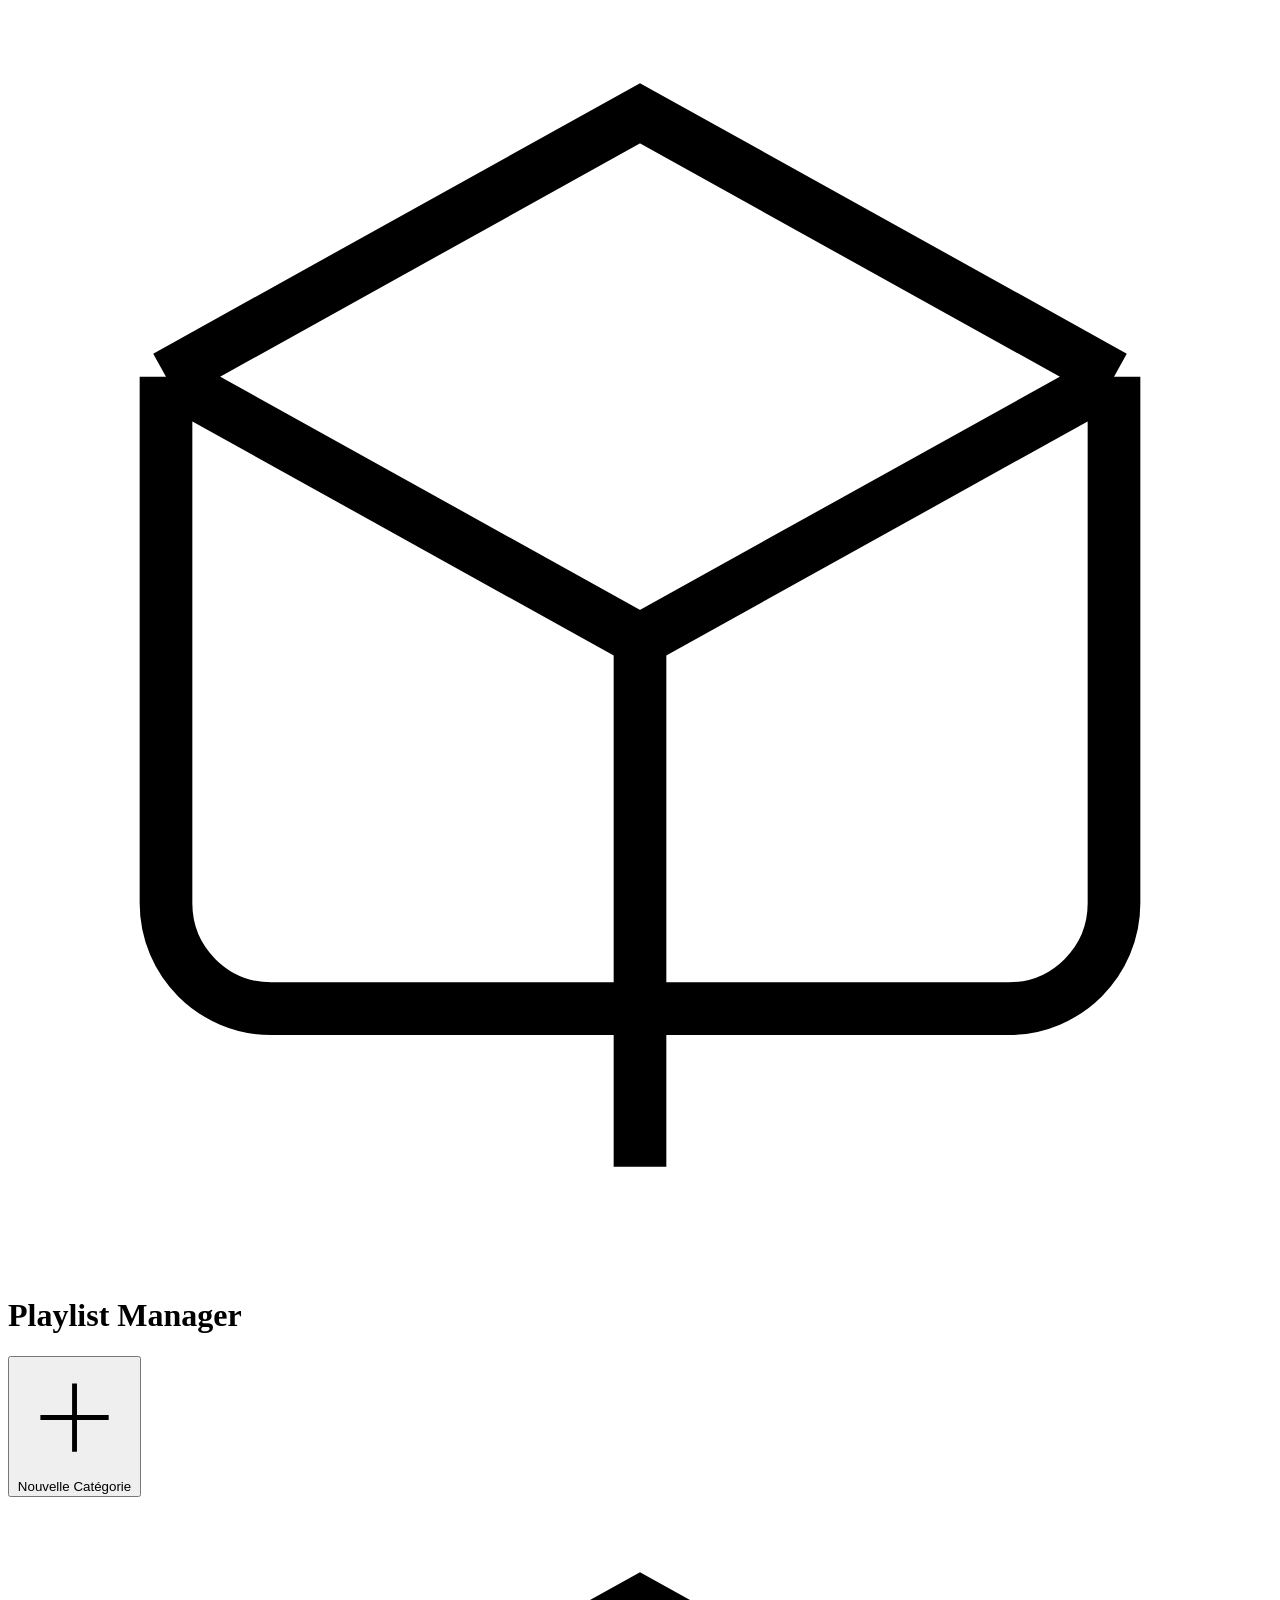
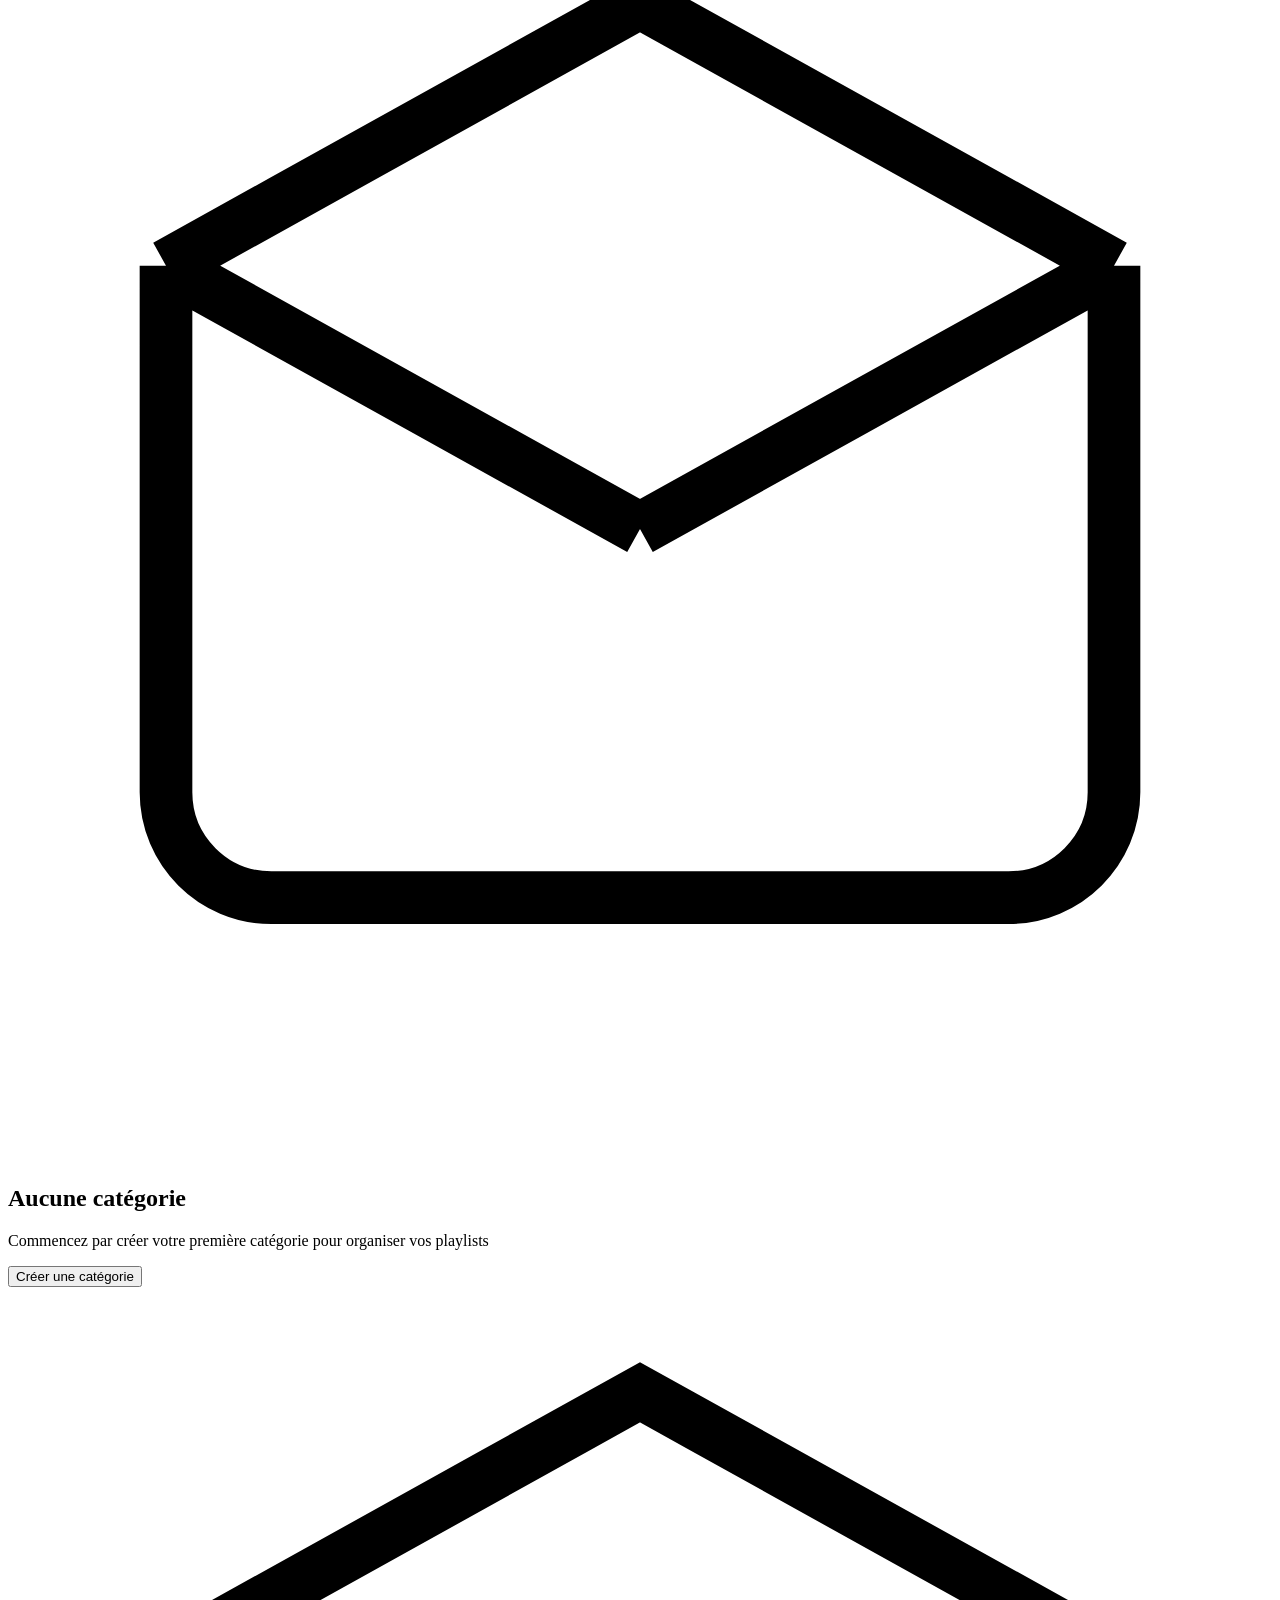
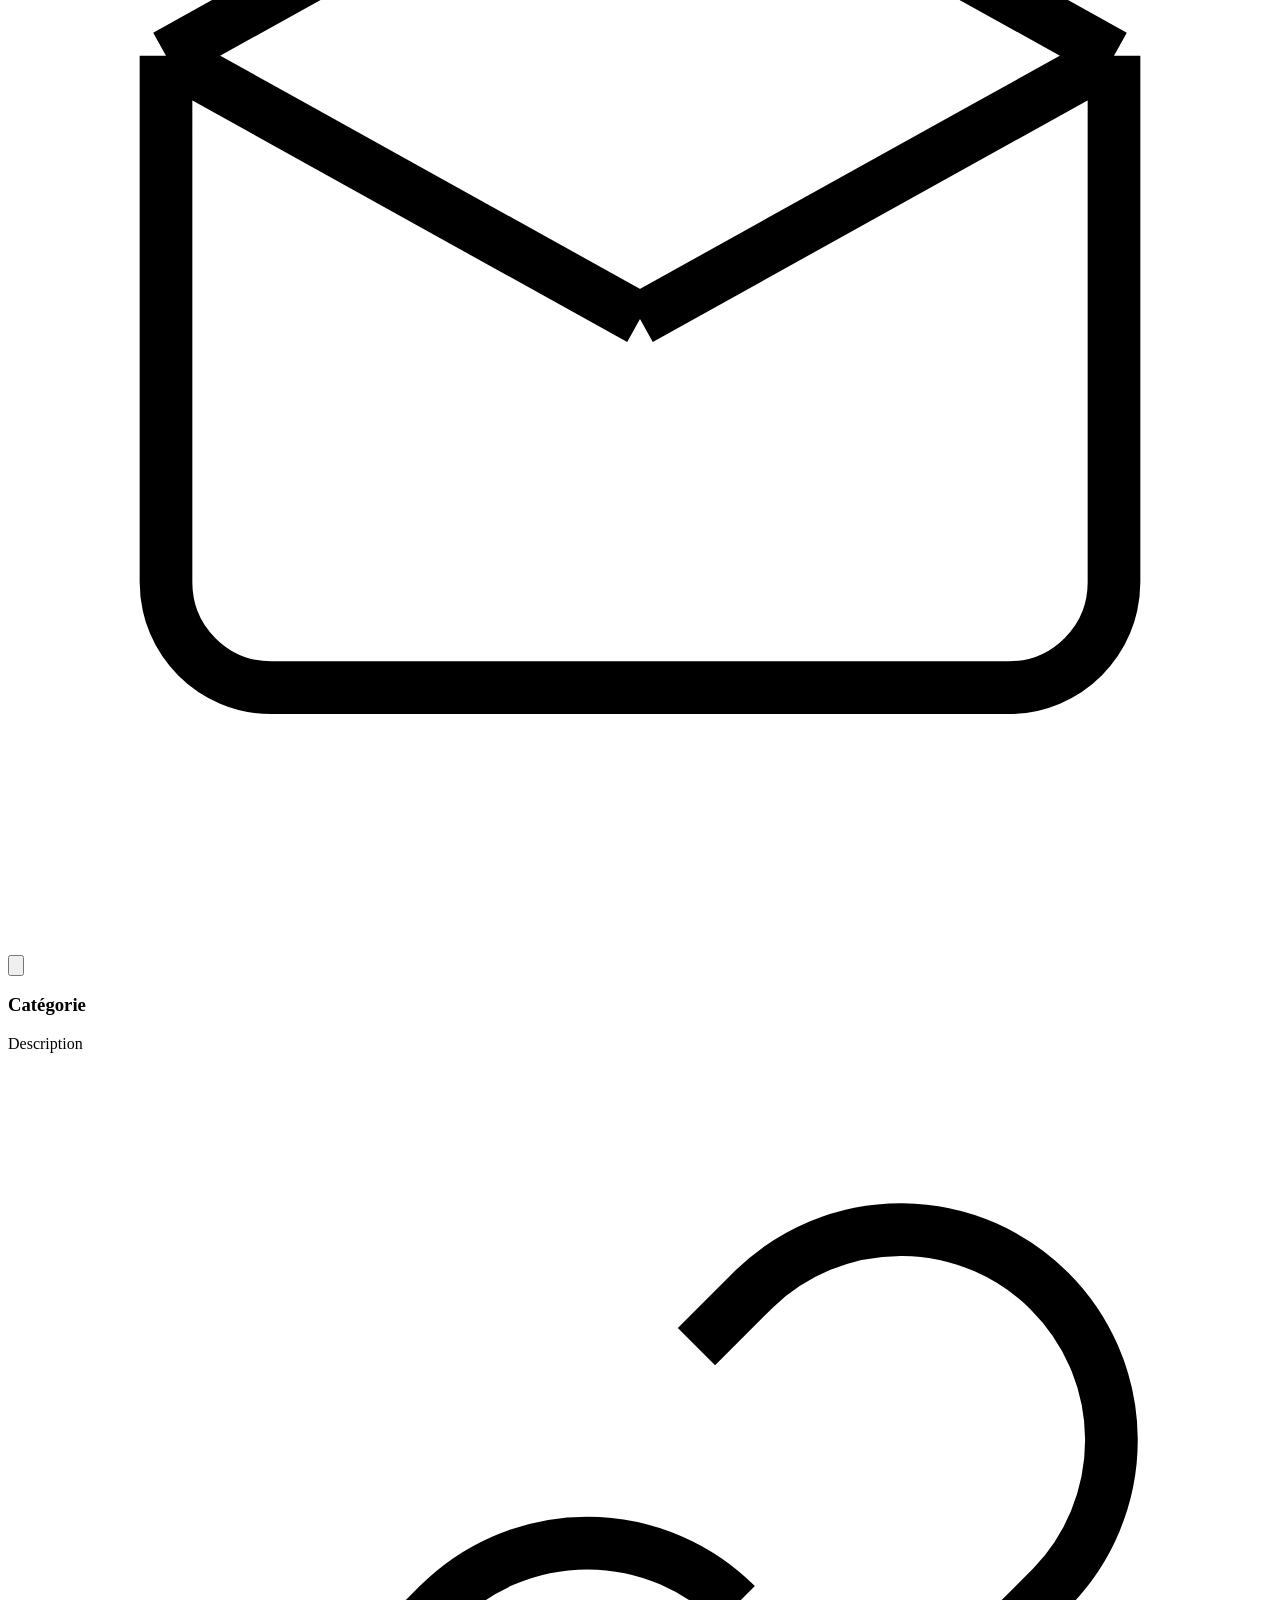
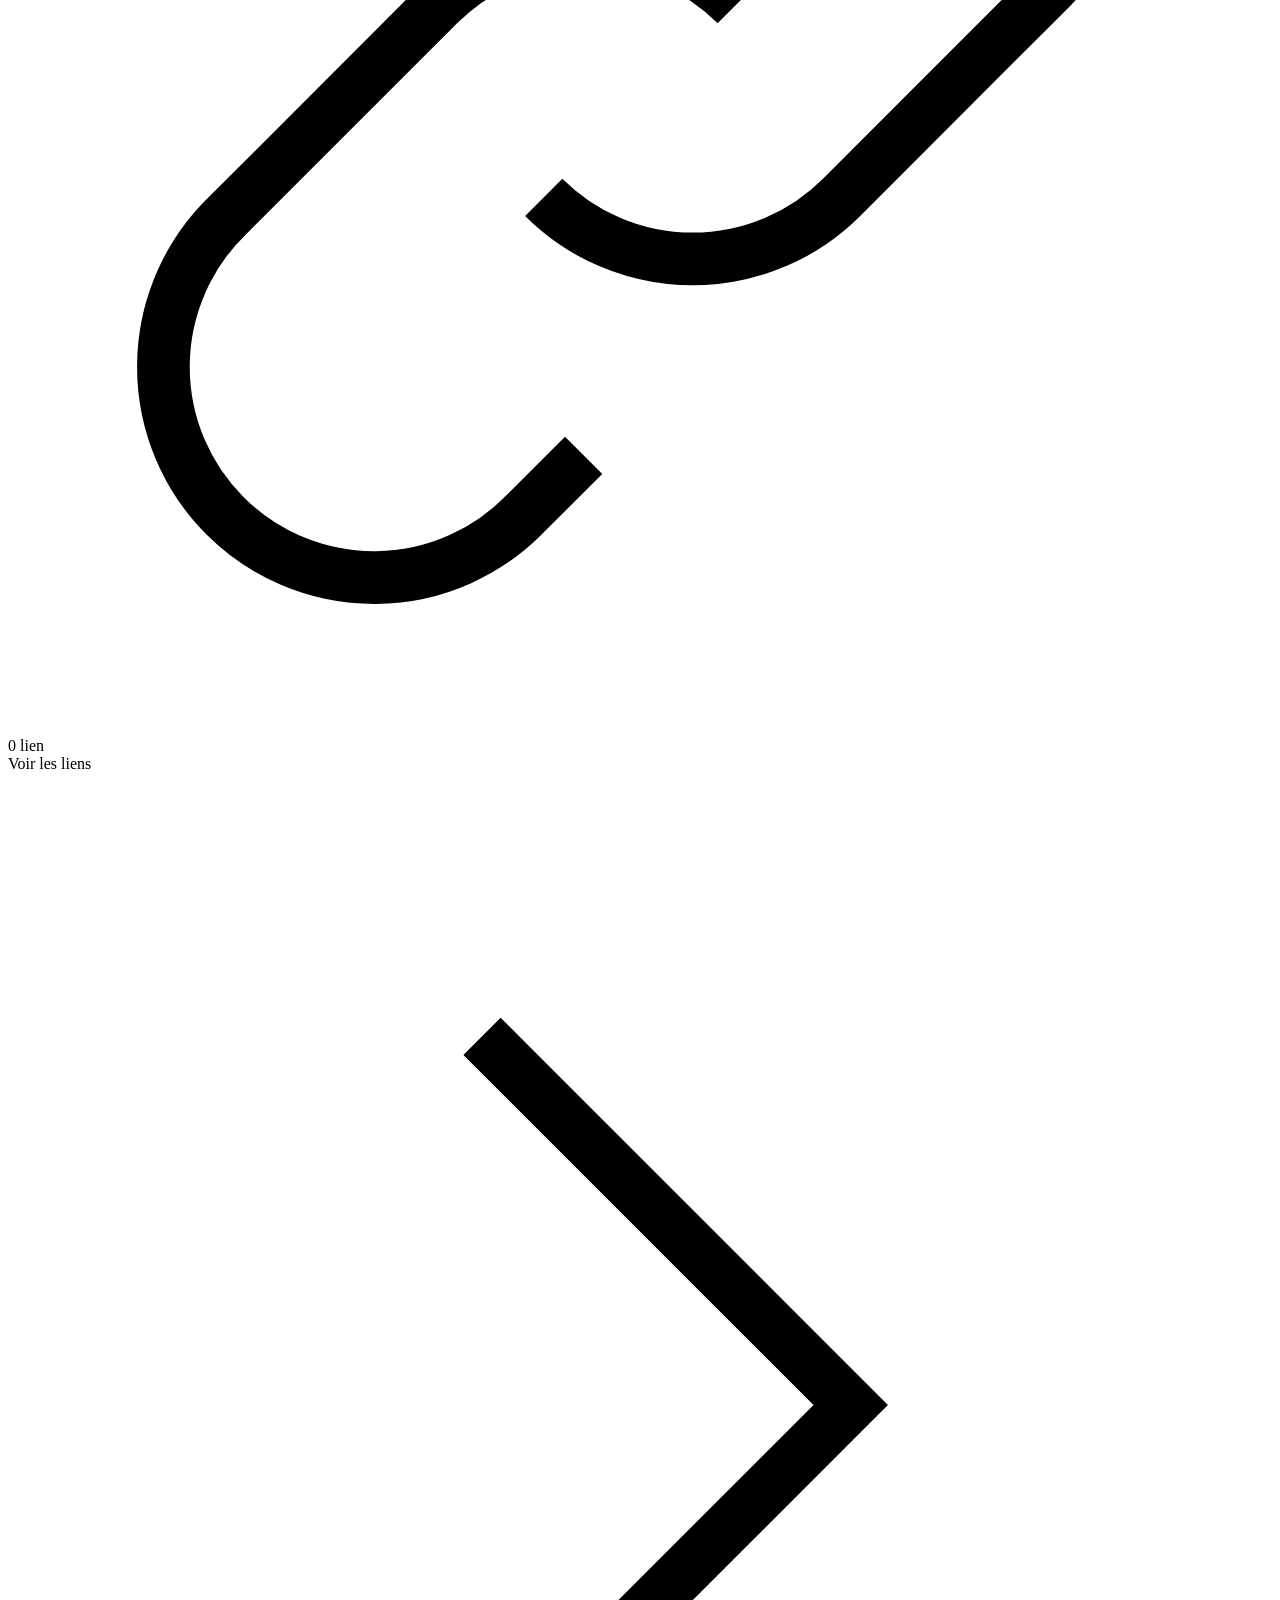
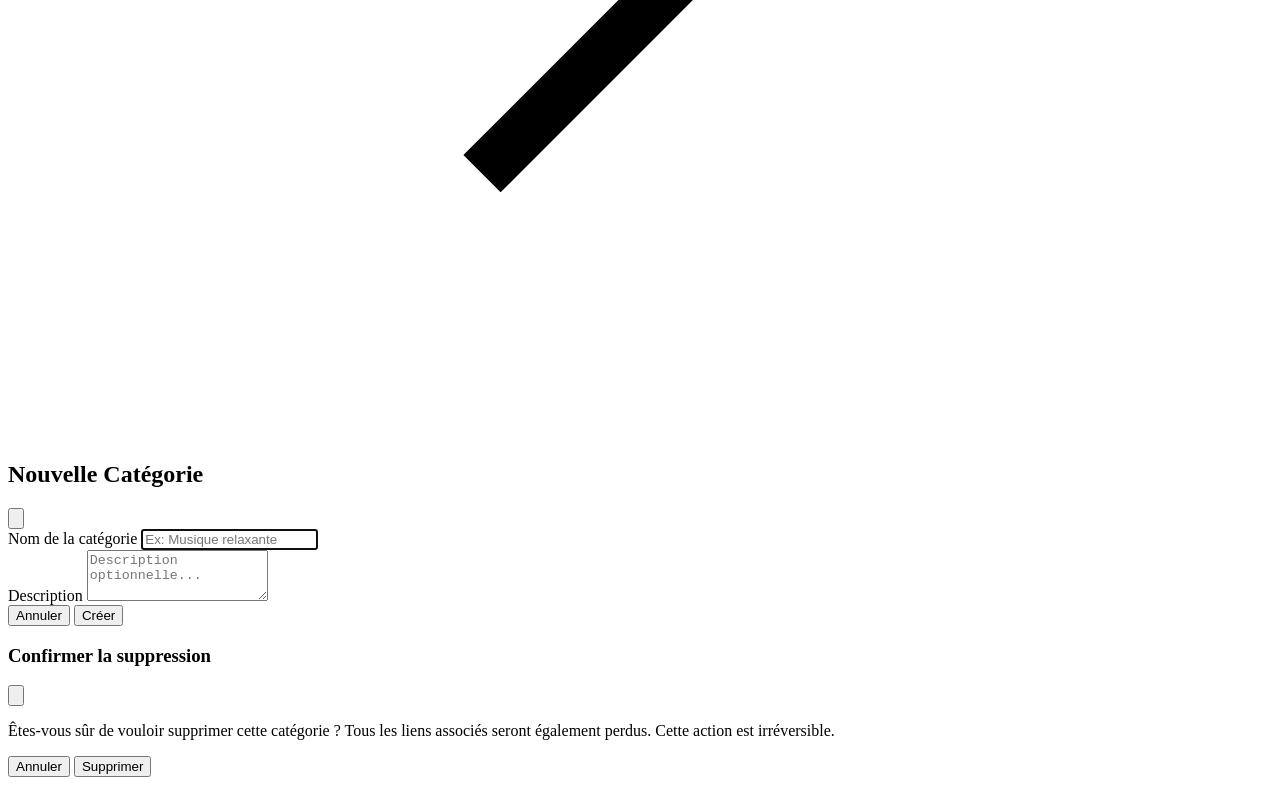
==== src/main/resources/templates/index.html @ a46c37cc "Initial commit" ====
<!DOCTYPE html>
<html xmlns:th="http://www.thymeleaf.org" lang="fr">
<head>
    <meta charset="UTF-8">
    <meta name="viewport" content="width=device-width, initial-scale=1.0">
    <title>Gestionnaire de Playlists</title>
    <link rel="stylesheet" th:href="@{/css/style.css}">
</head>
<body>
<div class="app-container">
    <header class="app-header">
        <div class="header-content">
            <div class="logo">
                <svg class="logo-icon" viewBox="0 0 24 24" fill="none" stroke="currentColor">
                    <path d="M3 7V17C3 18.1046 3.89543 19 5 19H19C20.1046 19 21 18.1046 21 17V7M3 7L12 2L21 7M3 7L12 12M21 7L12 12M12 12V22"/>
                </svg>
                <h1>Playlist Manager</h1>
            </div>
            <button class="btn btn-primary" onclick="toggleModal('addCategoryModal')">
                <svg class="btn-icon" viewBox="0 0 24 24" fill="none" stroke="currentColor">
                    <path d="M12 5v14M5 12h14"/>
                </svg>
                Nouvelle Catégorie
            </button>
        </div>
    </header>

    <main class="main-content">
        <div class="content-wrapper">
            <div th:if="${categories.empty}" class="empty-state">
                <svg class="empty-icon" viewBox="0 0 24 24" fill="none" stroke="currentColor">
                    <path d="M3 7V17C3 18.1046 3.89543 19 5 19H19C20.1046 19 21 18.1046 21 17V7M3 7L12 2L21 7M3 7L12 12M21 7L12 12"/>
                </svg>
                <h2>Aucune catégorie</h2>
                <p>Commencez par créer votre première catégorie pour organiser vos playlists</p>
                <button class="btn btn-primary" onclick="toggleModal('addCategoryModal')">Créer une catégorie</button>
            </div>

            <div th:unless="${categories.empty}" class="categories-grid">
                <article class="category-card" th:each="cat, stat : ${categories}" th:if="${cat != null}">

                    <a th:href="@{/category/{id}(id=${cat.id})}" class="card-link-overlay"></a>

                    <div class="card-header">
                        <div class="card-icon" th:classappend="'icon-' + ${stat.index % 6}">
                            <svg viewBox="0 0 24 24" fill="none" stroke="currentColor">
                                <path d="M3 7V17C3 18.1046 3.89543 19 5 19H19C20.1046 19 21 18.1046 21 17V7M3 7L12 2L21 7M3 7L12 12M21 7L12 12"/>
                            </svg>
                        </div>

                        <div class="card-actions">
                            <button class="btn-icon-only"
                                    th:onclick="|toggleModal('deleteCategoryModal'); document.getElementById('deleteCategoryId').value=${cat.id};|"
                                    aria-label="Supprimer la catégorie">
                                <svg viewBox="0 0 24 24" fill="none" stroke="currentColor">
                                    <path d="M19 7l-.867 12.142A2 2 0 0116.138 21H7.862a2 2 0 01-1.995-1.858L5 7m5 4v6m4-6v6m1-10V4a1 1 0 00-1-1h-4a1 1 0 00-1 1v3M4 7h16"/>
                                </svg>
                            </button>
                        </div>
                    </div>

                    <div class="card-body">
                        <h3 th:text="${cat.name}">Catégorie</h3>
                        <p class="card-description" th:text="${cat.description} ?: 'Aucune description'">Description</p>
                        <div class="card-stats">
                        <span class="stat-badge">
                            <svg viewBox="0 0 24 24" fill="none" stroke="currentColor">
                                <path d="M13.828 10.172a4 4 0 00-5.656 0l-4 4a4 4 0 105.656 5.656l1.102-1.101m-.758-4.899a4 4 0 005.656 0l4-4a4 4 0 00-5.656-5.656l-1.1 1.1"/>
                            </svg>
                            <span th:text="${cat.linksCount}">0</span>
                            <span th:text="${cat.linksCount > 1} ? 'liens' : 'lien'">lien</span>
                        </span>
                        </div>
                    </div>

                    <div class="card-footer">
                        <a th:href="@{/category/{id}(id=${cat.id})}" class="btn btn-secondary btn-full">
                            Voir les liens
                            <svg class="btn-icon-right" viewBox="0 0 24 24" fill="none" stroke="currentColor">
                                <path d="M9 5l7 7-7 7"/>
                            </svg>
                        </a>
                    </div>

                </article>
            </div>
        </div>
    </main>

    <div id="addCategoryModal" class="modal">
        <div class="modal-overlay" onclick="toggleModal('addCategoryModal')"></div>
        <div class="modal-content">
            <div class="modal-header">
                <h2>Nouvelle Catégorie</h2>
                <button class="btn-icon-only" onclick="toggleModal('addCategoryModal')" aria-label="Fermer la modale">
                    <svg viewBox="0 0 24 24" fill="none" stroke="currentColor">
                        <path d="M6 18L18 6M6 6l12 12"/>
                    </svg>
                </button>
            </div>
            <form th:action="@{/category/add}" method="post" class="modal-form">
                <div class="form-group">
                    <label for="categoryName">Nom de la catégorie</label>
                    <input type="text" id="categoryName" name="name" class="form-input" placeholder="Ex: Musique relaxante" required autofocus>
                </div>
                <div class="form-group">
                    <label for="categoryDescription">Description</label>
                    <textarea id="categoryDescription" name="description" class="form-textarea" placeholder="Description optionnelle..." rows="3"></textarea>
                </div>
                <div class="modal-actions">
                    <button type="button" class="btn btn-secondary" onclick="toggleModal('addCategoryModal')">Annuler</button>
                    <button type="submit" class="btn btn-primary">Créer</button>
                </div>
            </form>
        </div>
    </div>

    <div id="deleteCategoryModal" class="modal">
        <div class="modal-overlay" onclick="toggleModal('deleteCategoryModal')"></div>
        <div class="modal-content modal-sm">
            <div class="modal-header">
                <h3>Confirmer la suppression</h3>
                <button class="modal-close" onclick="toggleModal('deleteCategoryModal')">
                    <svg viewBox="0 0 24 24" fill="none" stroke="currentColor">
                        <path d="M18 6L6 18M6 6l12 12"/>
                    </svg>
                </button>
            </div>

            <div class="modal-body">
                <p>Êtes-vous sûr de vouloir supprimer cette catégorie ? Tous les liens associés seront également perdus. Cette action est irréversible.</p>
            </div>

            <form id="deleteCategoryForm" method="post" th:action="@{/category/{id}/delete(id='TEMP')}" class="modal-form">

                <input type="hidden" id="deleteCategoryId" name="id" value="">

                <div class="modal-actions">
                    <button type="button" class="btn btn-secondary" onclick="toggleModal('deleteCategoryModal')">Annuler</button>

                    <button type="submit" class="btn btn-danger"
                            onclick="document.getElementById('deleteCategoryForm').action = '/category/' + document.getElementById('deleteCategoryId').value + '/delete';">
                        Supprimer
                    </button>
                </div>
            </form>
        </div>
    </div>
</div>

<script th:src="@{/js/main.js}"></script>
</body>
</html>
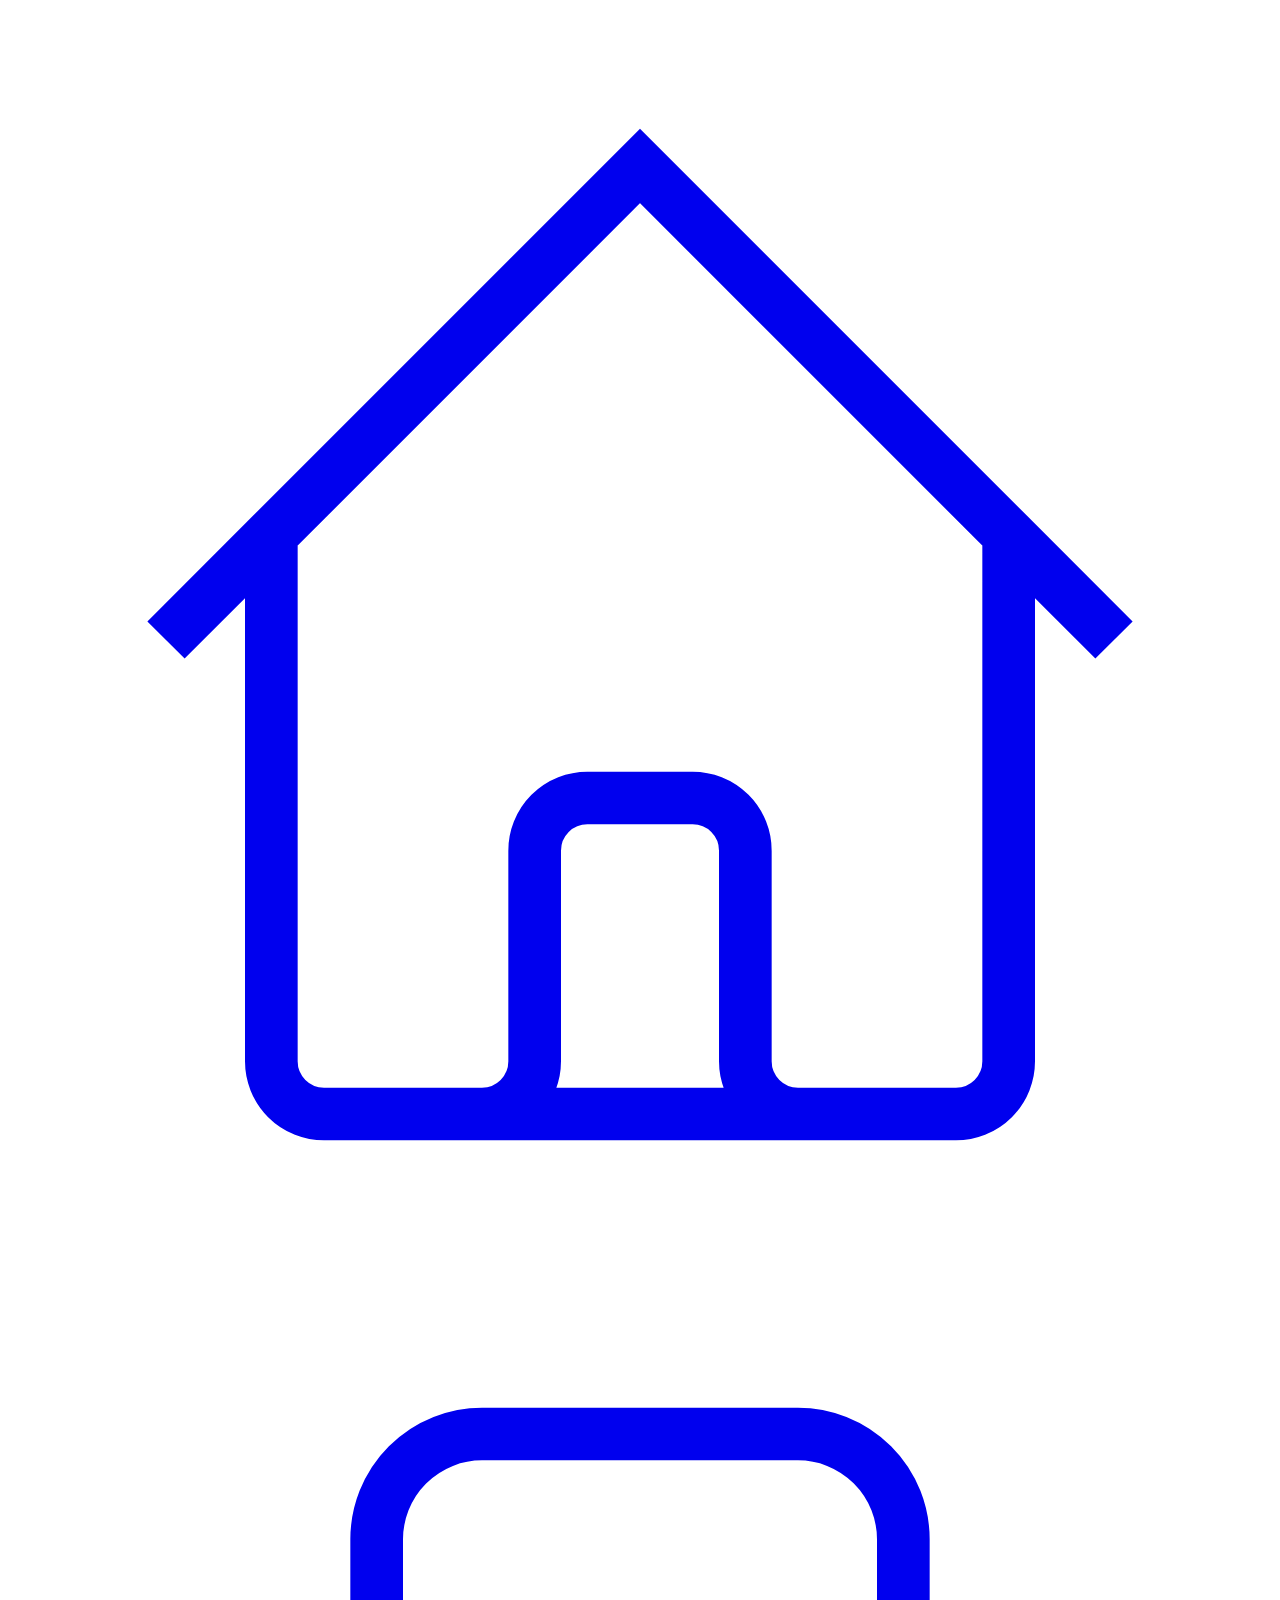
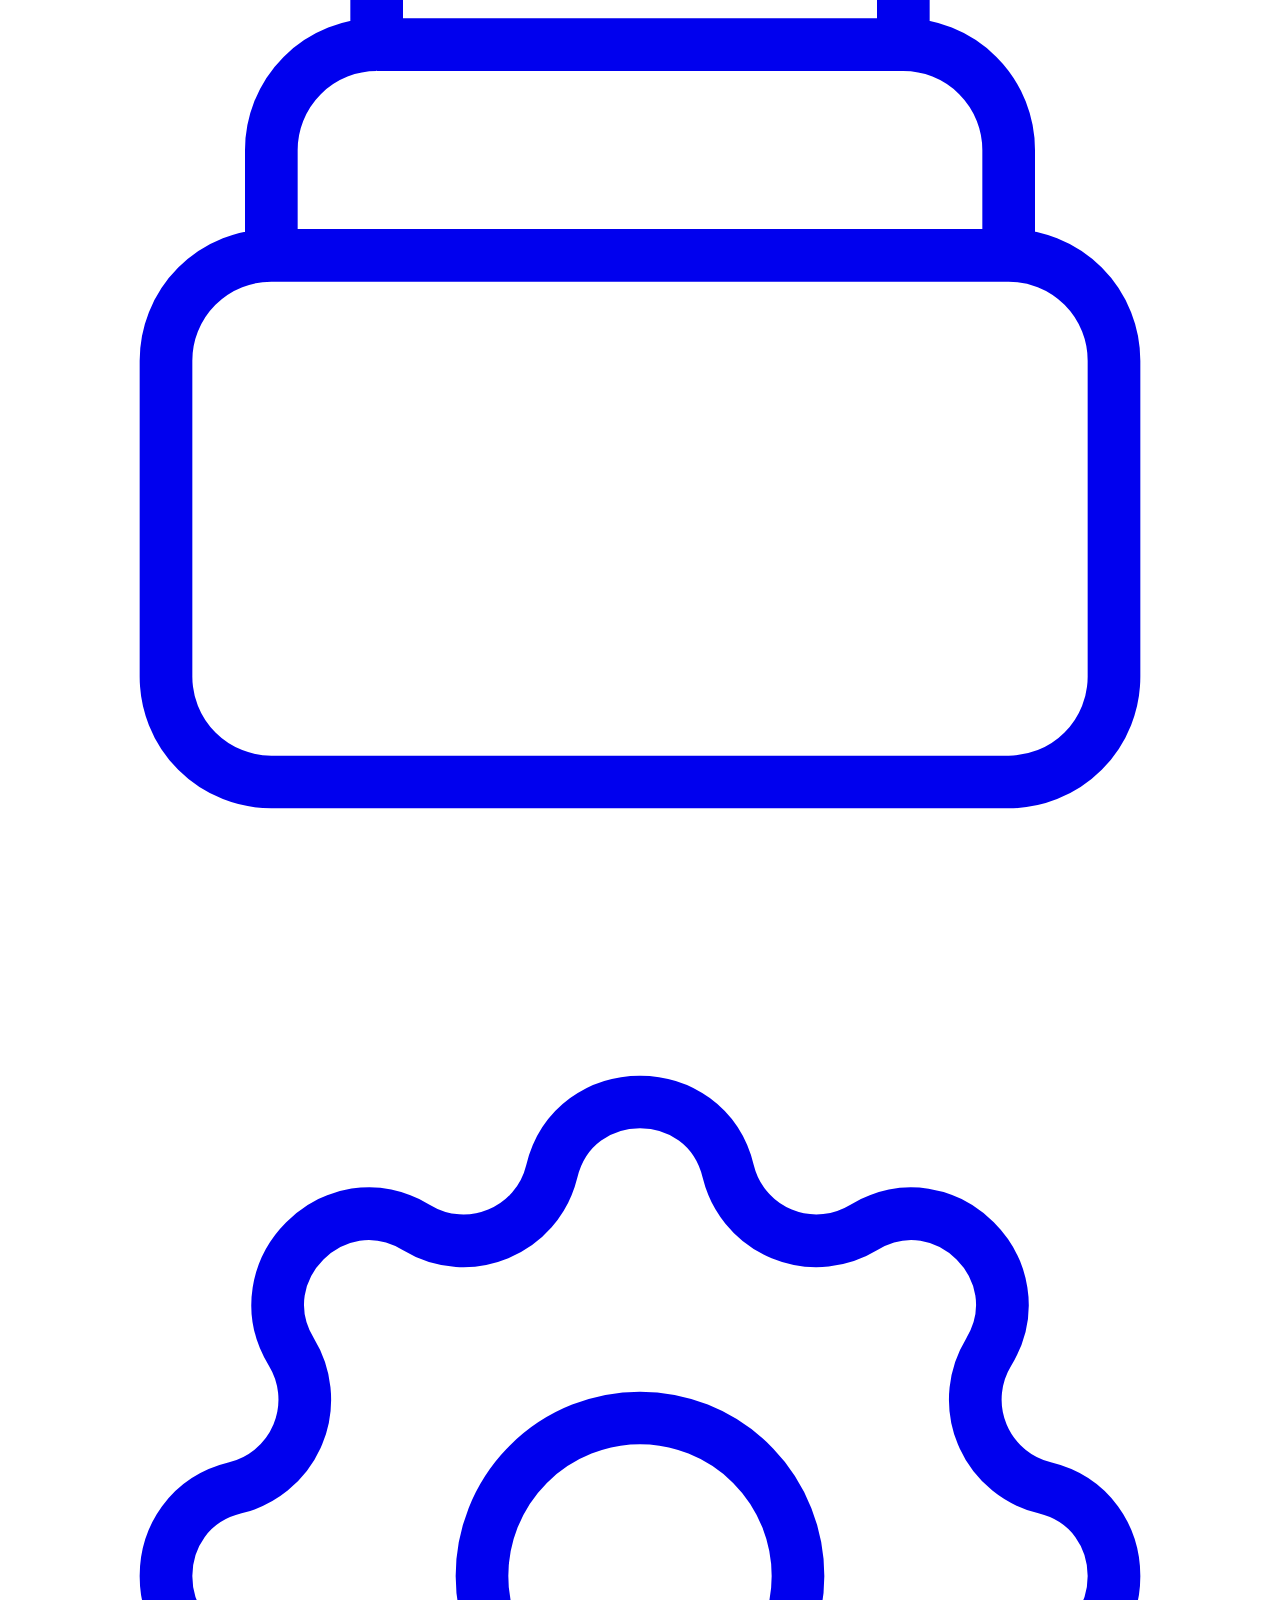
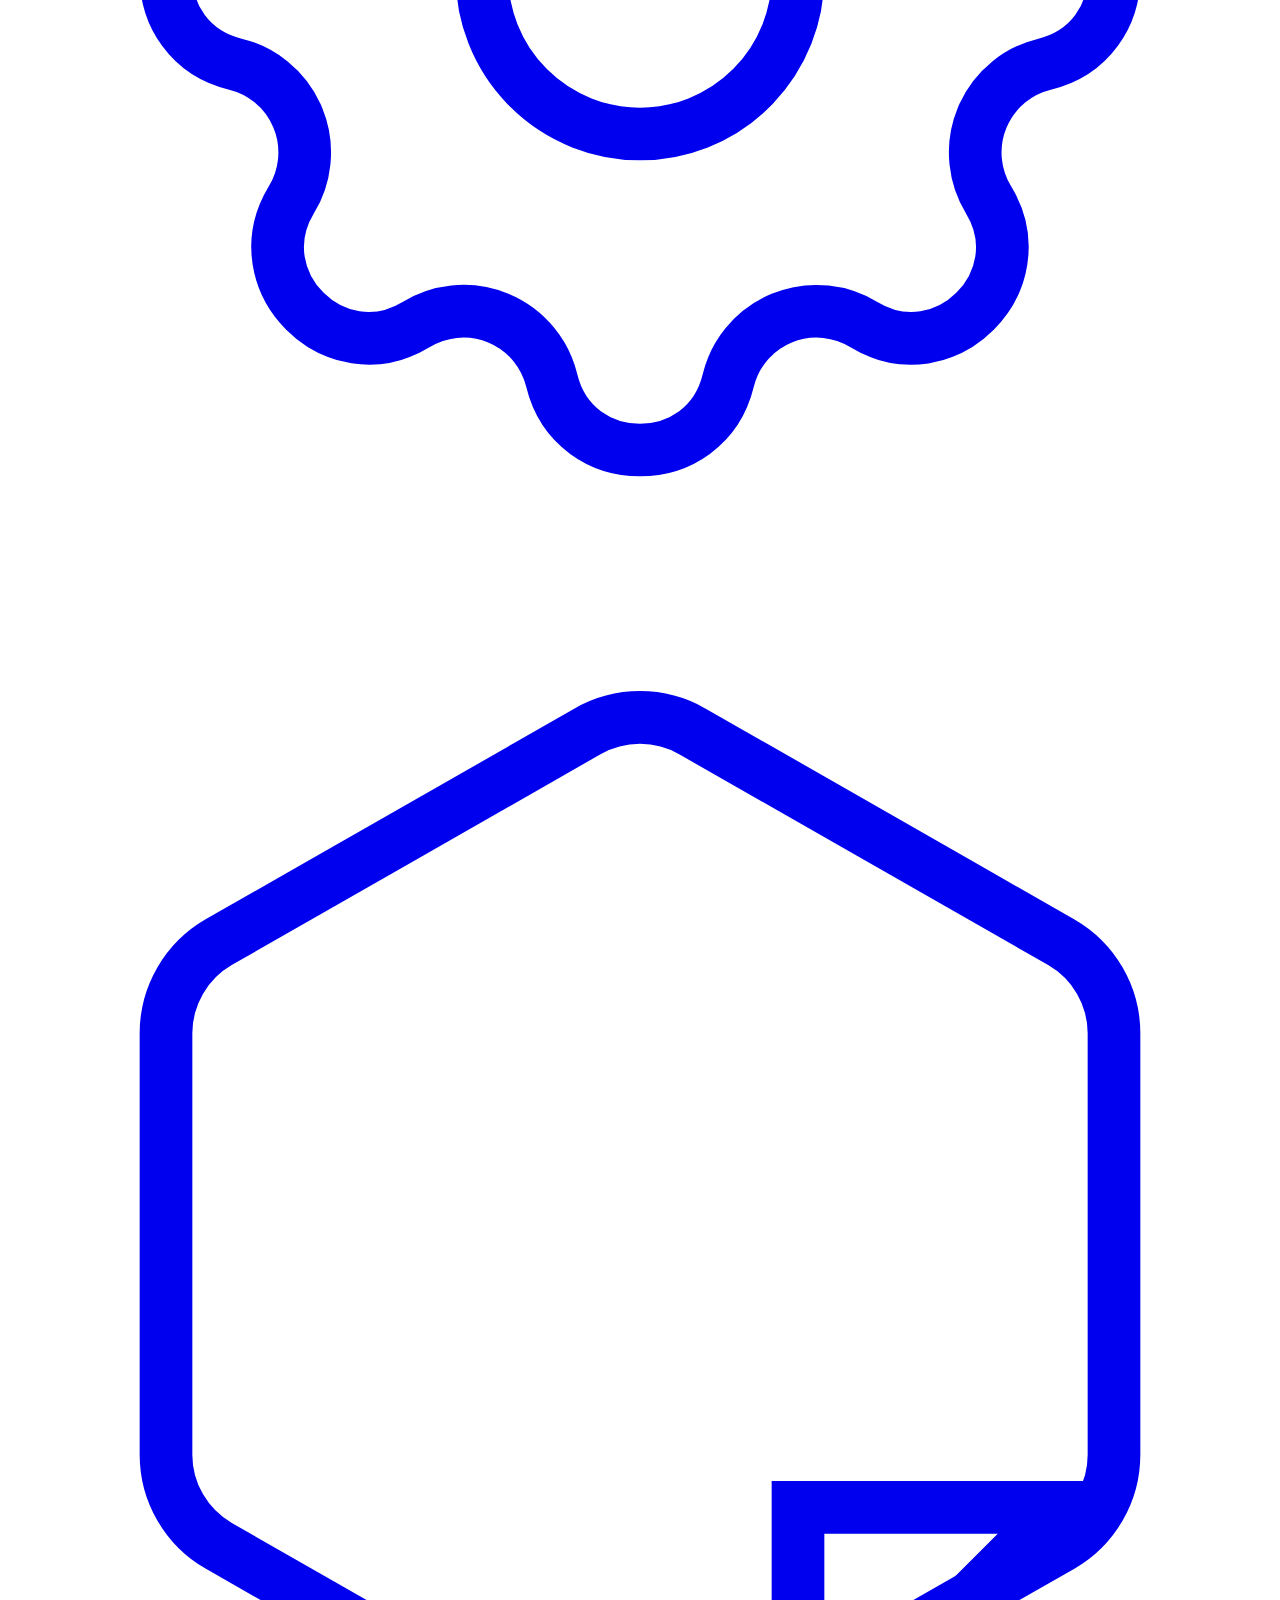
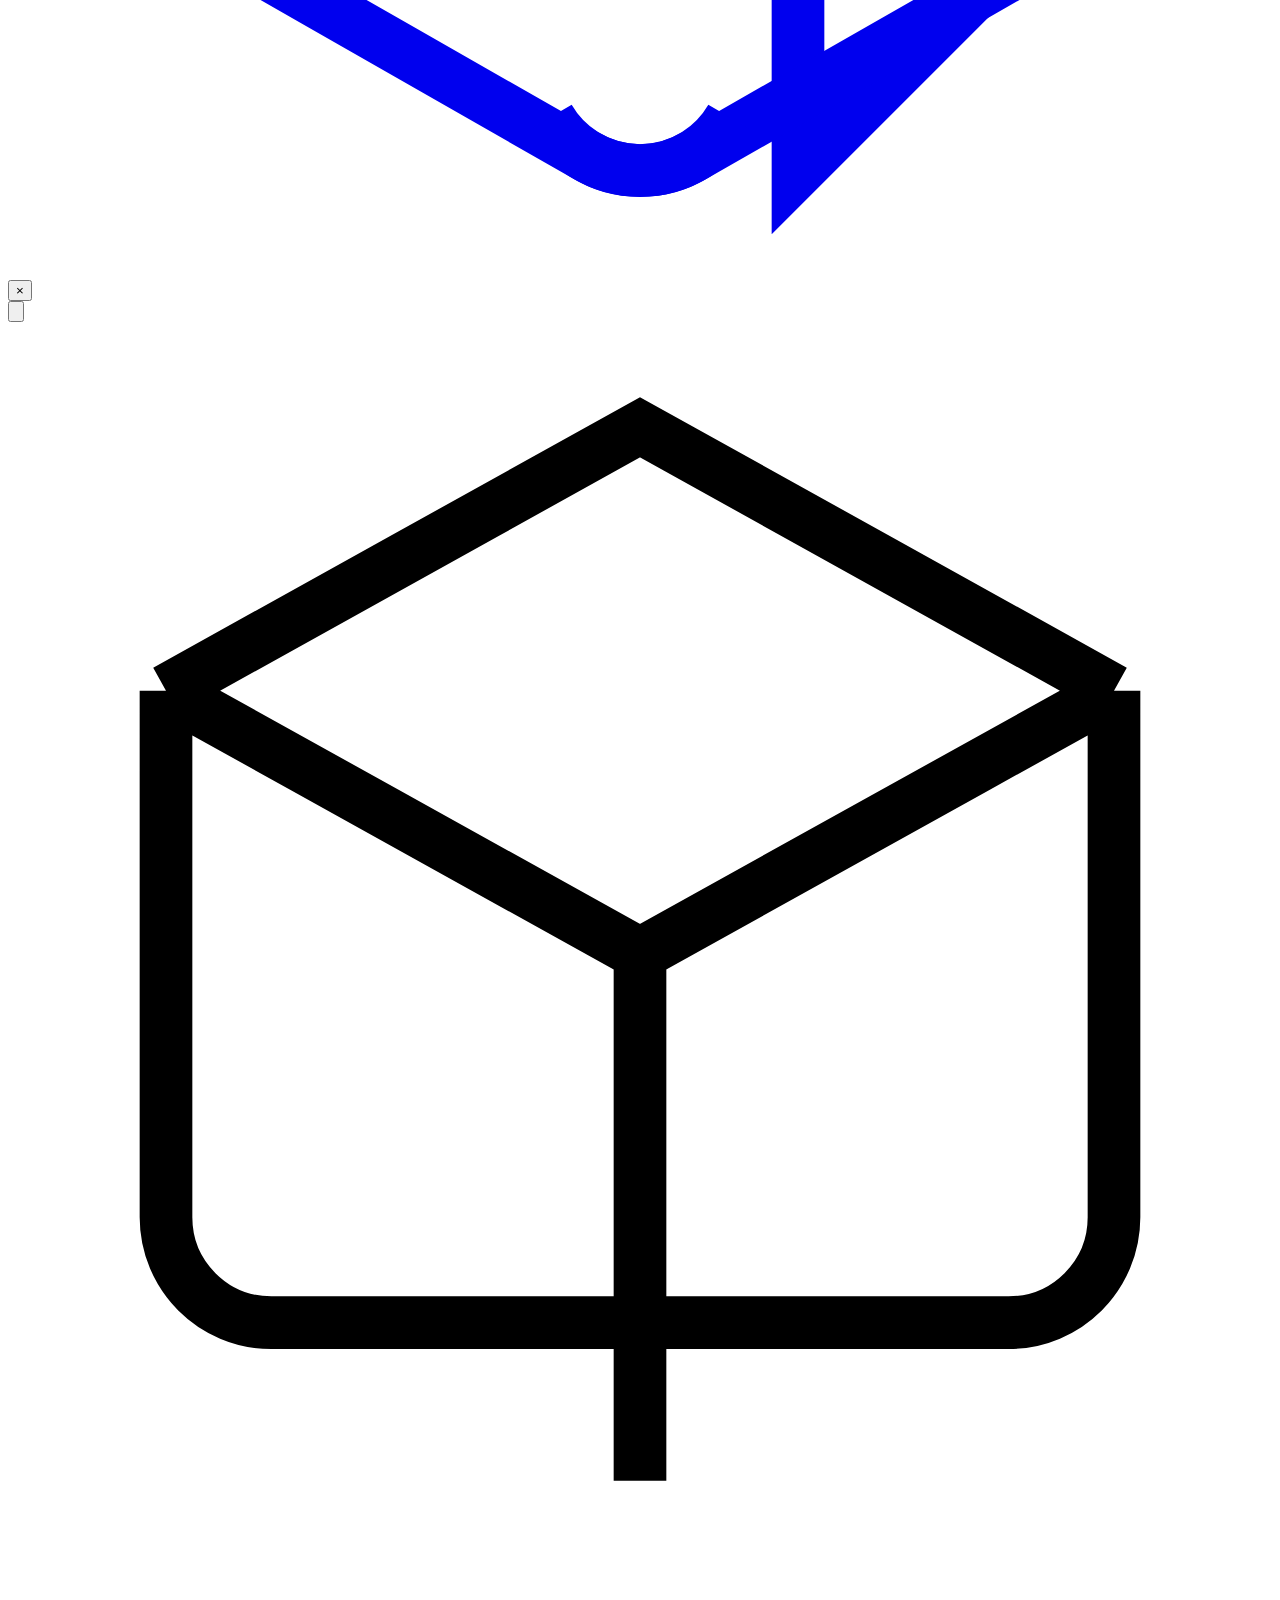
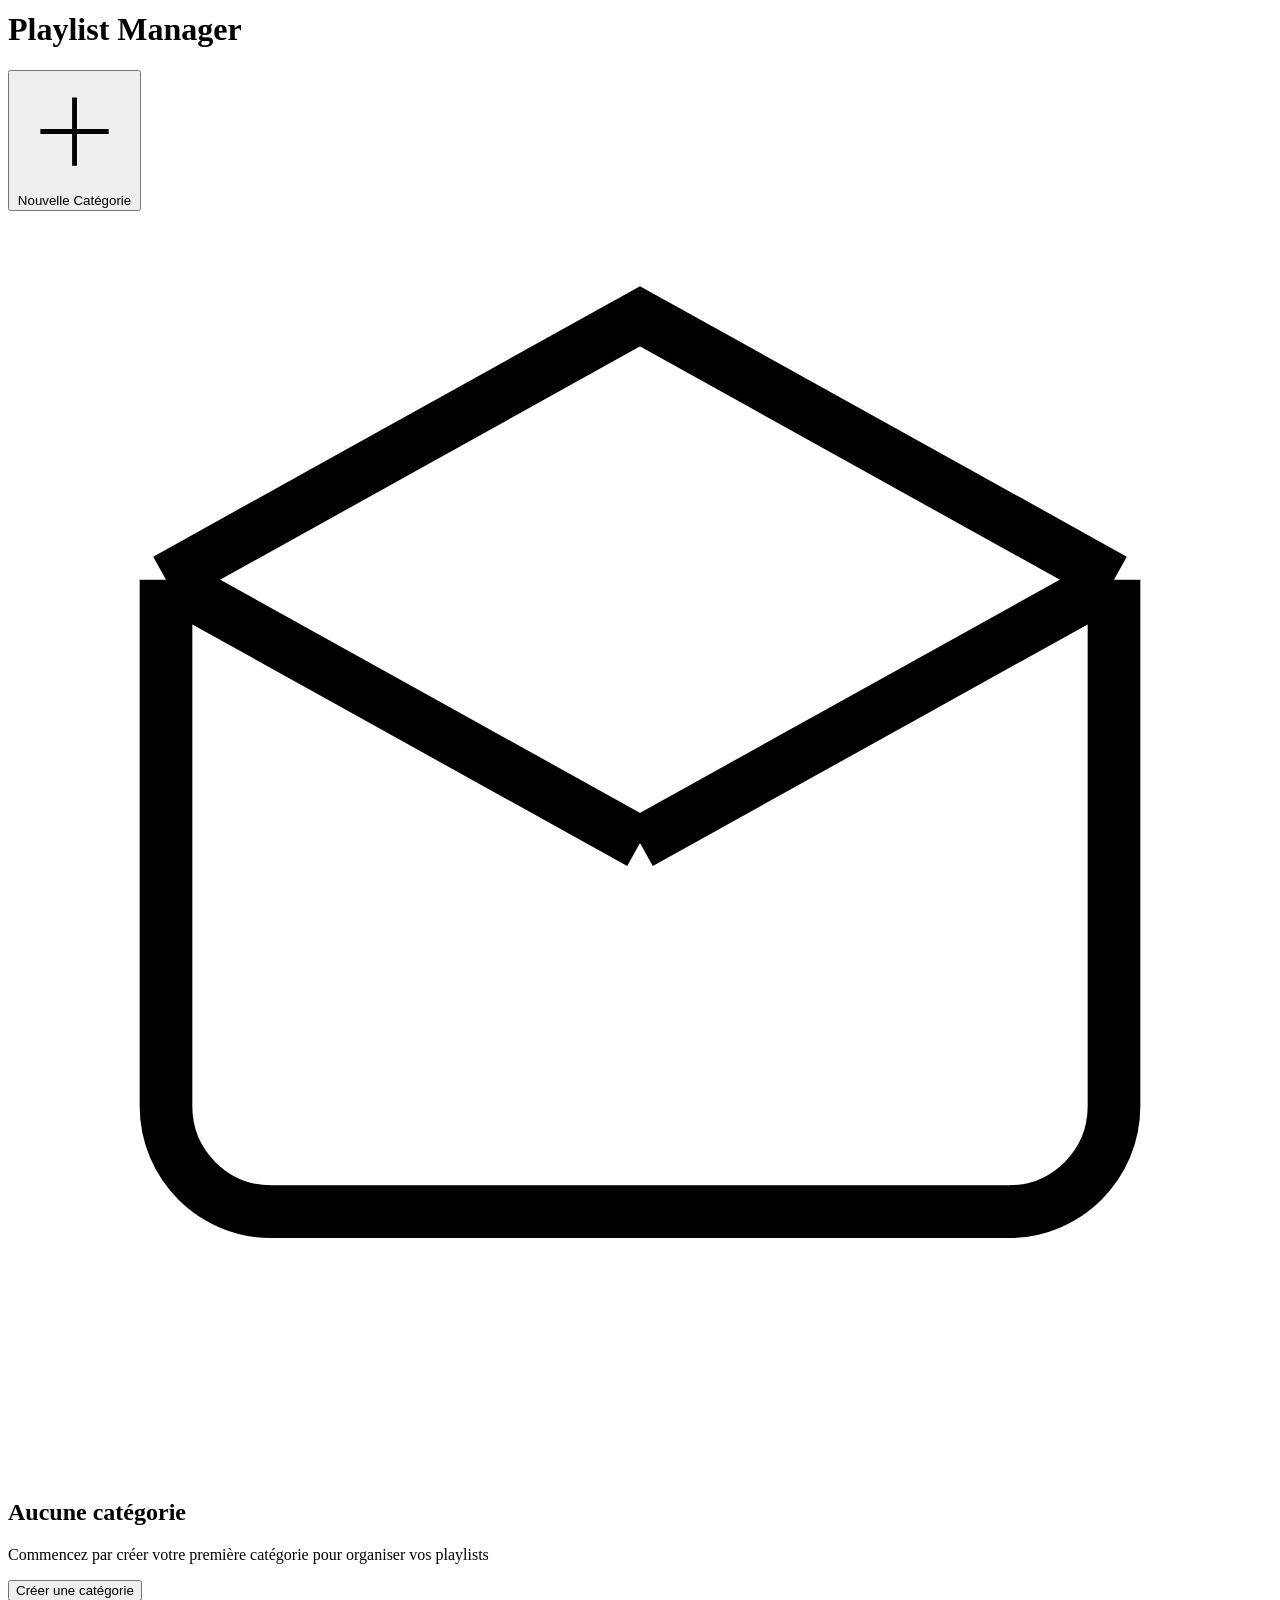
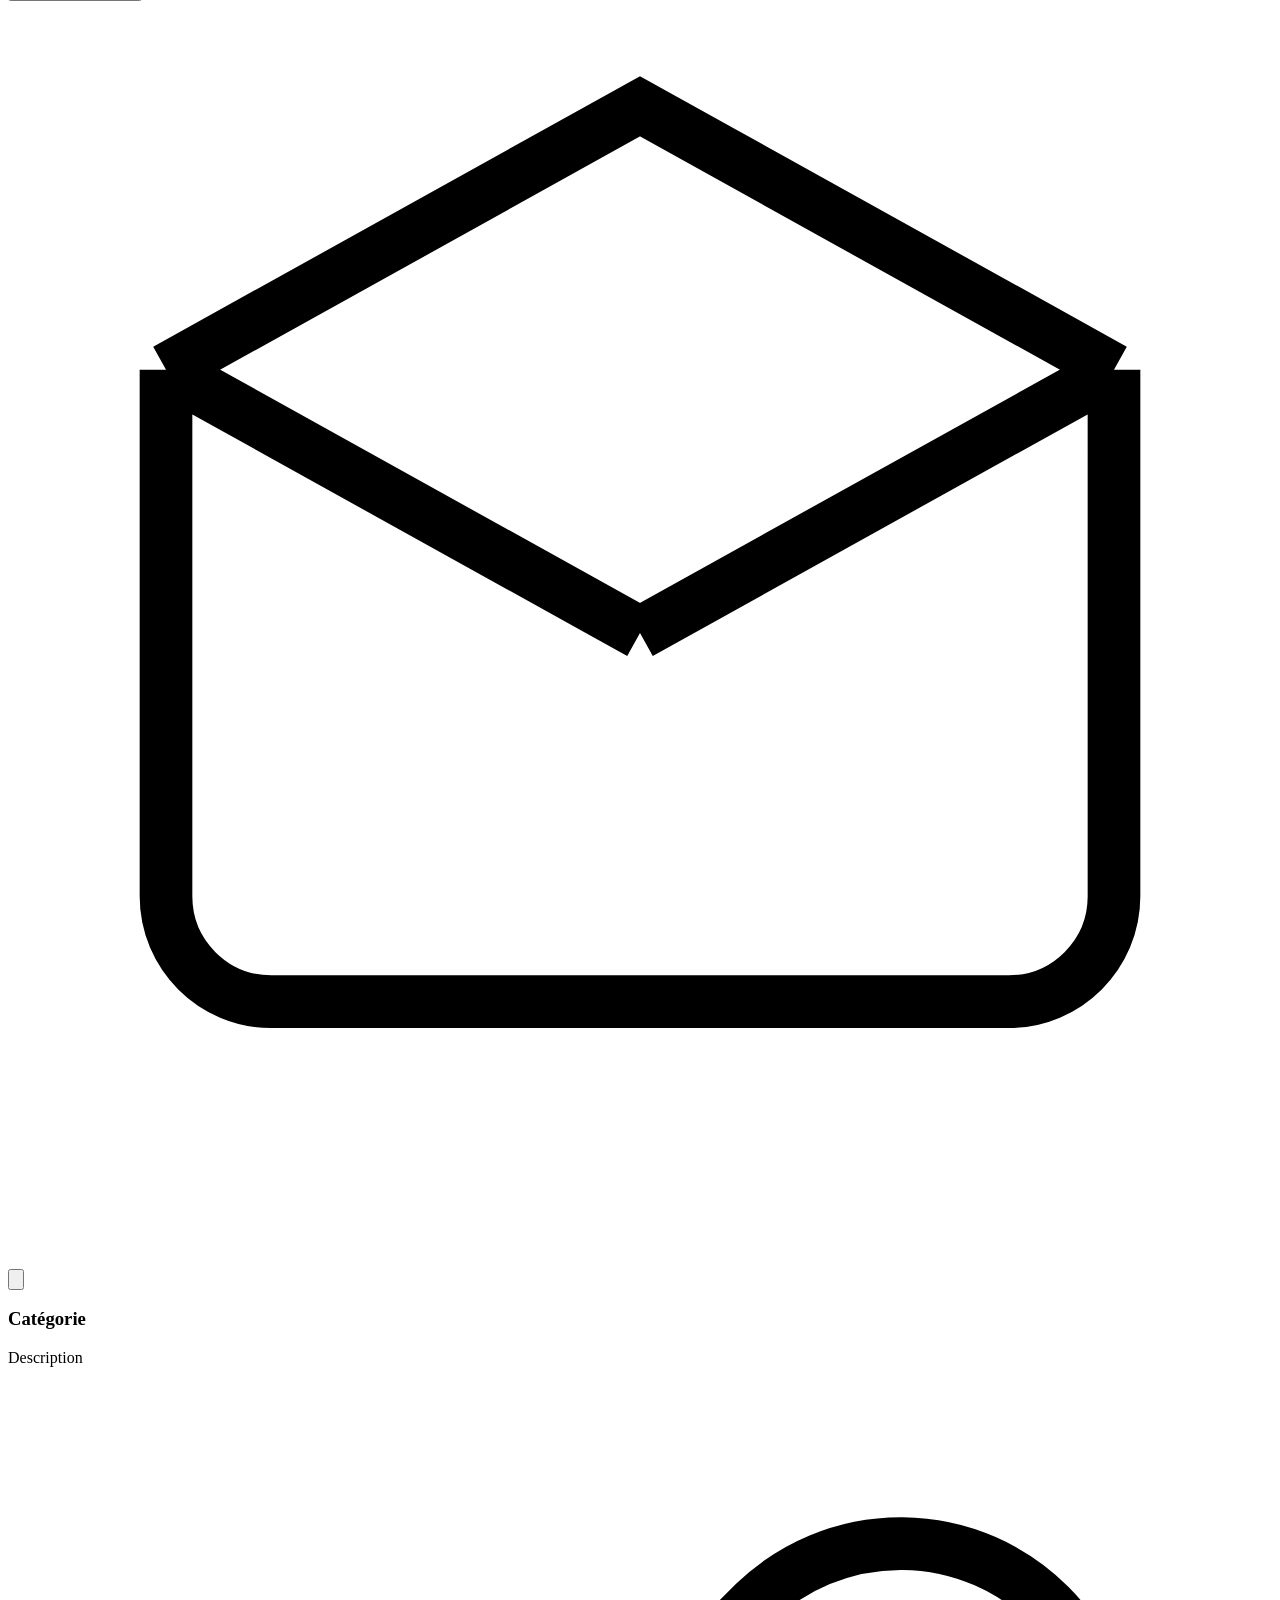
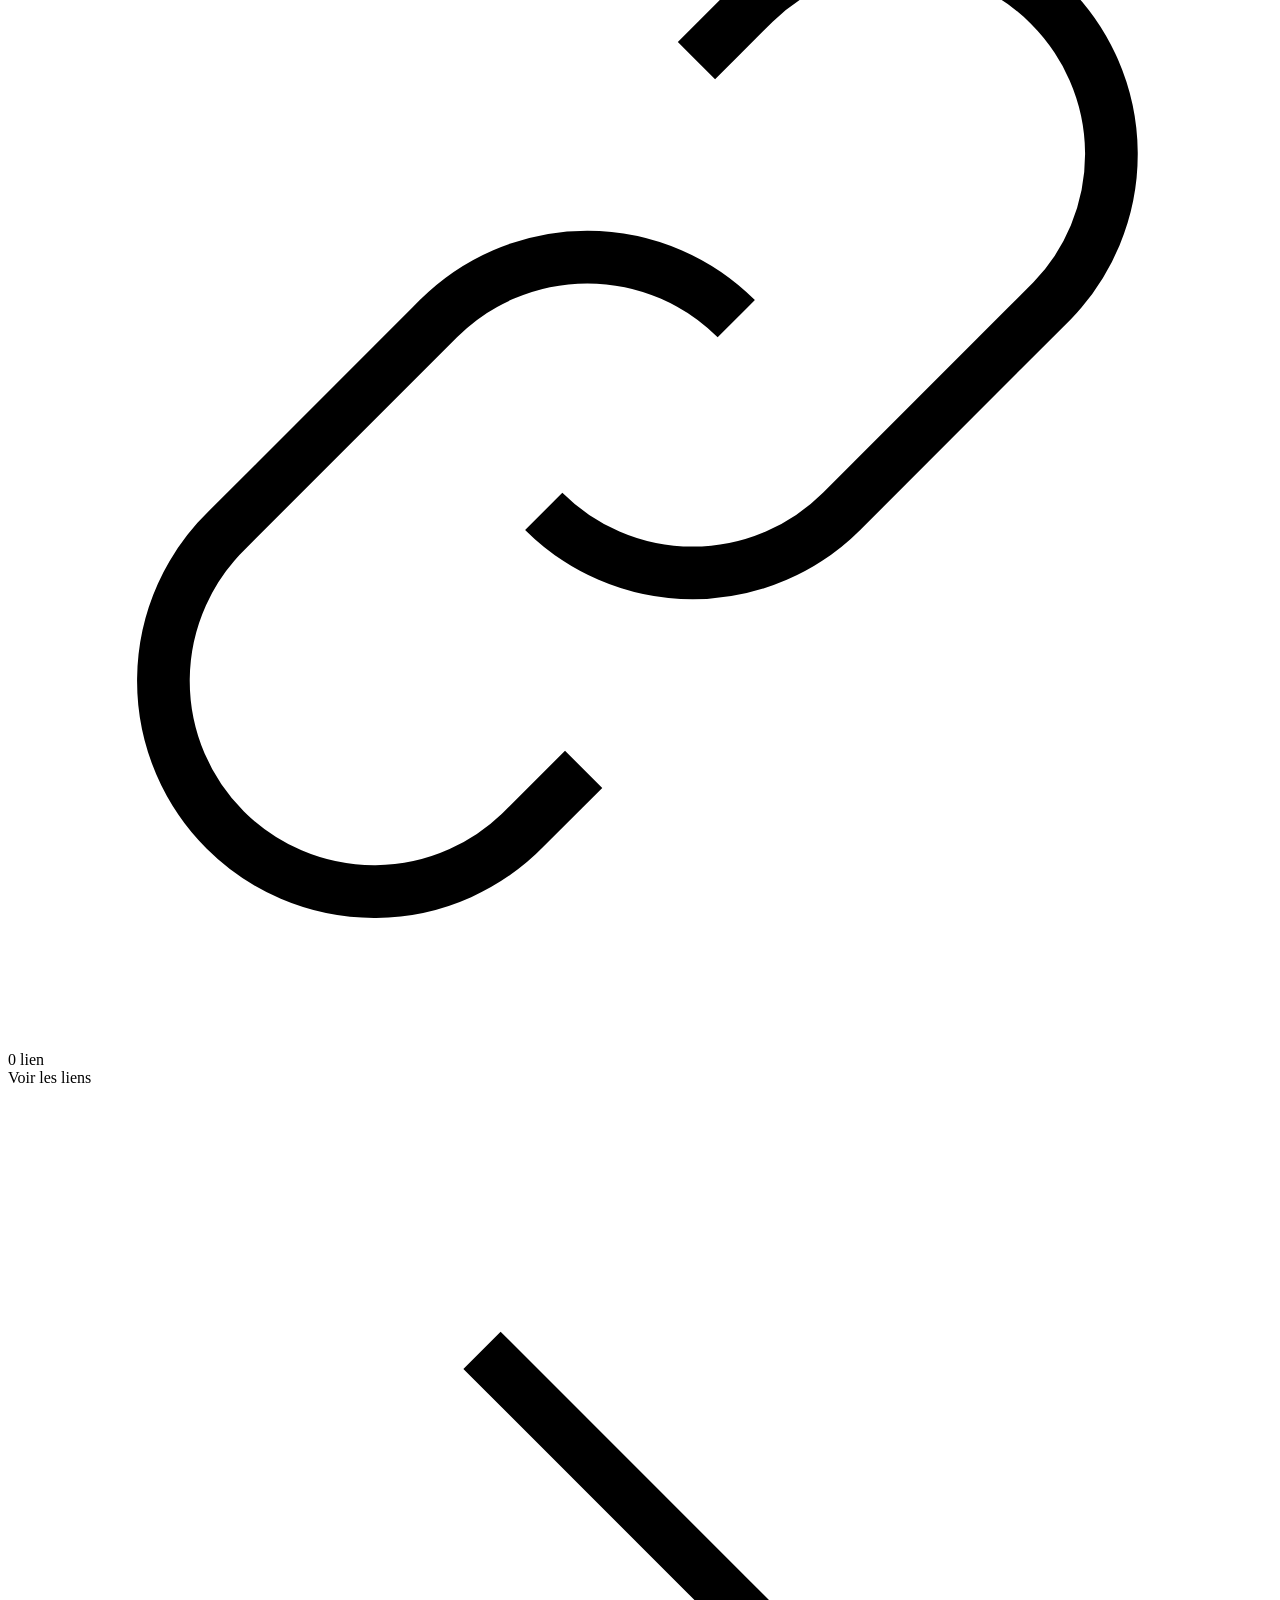
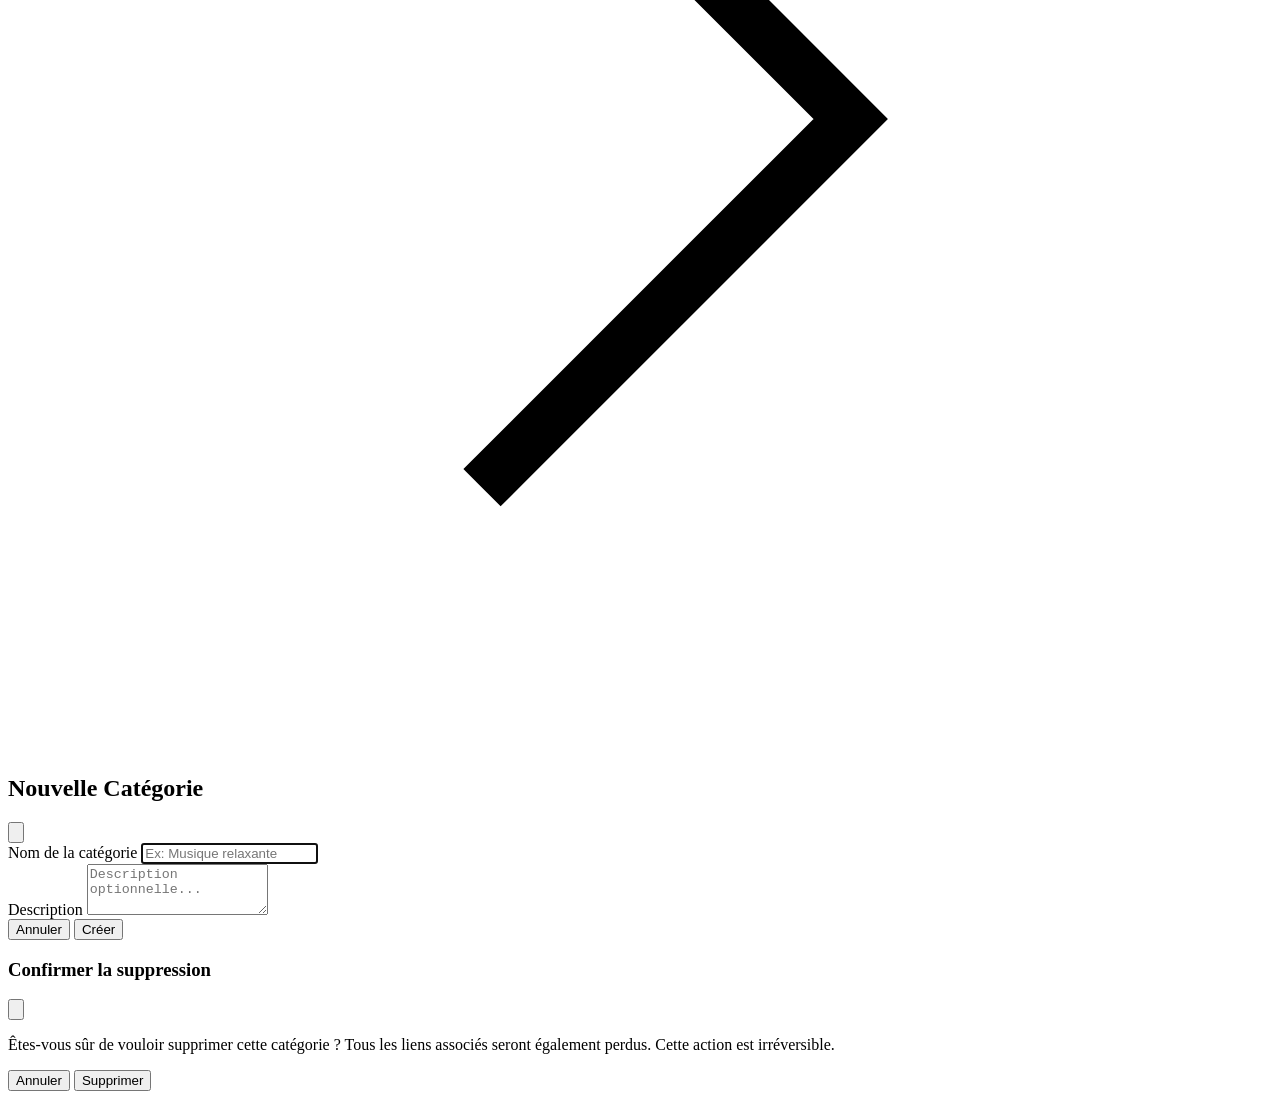
==== commit 016a7095: "Initial commit" ====
--- a/src/main/resources/templates/index.html
+++ b/src/main/resources/templates/index.html
@@ -5,11 +5,50 @@
     <meta name="viewport" content="width=device-width, initial-scale=1.0">
     <title>Gestionnaire de Playlists</title>
     <link rel="stylesheet" th:href="@{/css/style.css}">
+    <!-- CSRF meta for JS usage -->
+    <meta name="_csrf" th:content="${_csrf.token}" />
+    <meta name="_csrf_header" th:content="${_csrf.headerName}" />
 </head>
 <body>
 <div class="app-container">
+    <aside class="sidebar">
+        <nav class="sidebar-nav">
+            <a href="#" class="nav-item" data-tooltip="Accueil" th:href="@{/}">
+                <svg viewBox="0 0 24 24" fill="none" stroke="currentColor">
+                    <path d="M3 12l2-2m0 0l7-7 7 7M5 10v10a1 1 0 001 1h3m10-11l2 2m-2-2v10a1 1 0 01-1 1h-3m-6 0a1 1 0 001-1v-4a1 1 0 011-1h2a1 1 0 011 1v4a1 1 0 001 1m-6 0h6"/>
+                </svg>
+            </a>
+            <a href="#" class="nav-item" data-tooltip="Catégories" th:href="@{/}">
+                <svg viewBox="0 0 24 24" fill="none" stroke="currentColor">
+                    <path d="M19 11H5m14 0a2 2 0 012 2v6a2 2 0 01-2 2H5a2 2 0 01-2-2v-6a2 2 0 012-2m14 0V9a2 2 0 00-2-2M5 11V9a2 2 0 012-2m0 0V5a2 2 0 012-2h6a2 2 0 012 2v2M7 7h10"/>
+                </svg>
+            </a>
+            <a href="#" class="nav-item" data-tooltip="Paramètres">
+                <svg viewBox="0 0 24 24" fill="none" stroke="currentColor">
+                    <path d="M10.325 4.317c.426-1.756 2.924-1.756 3.35 0a1.724 1.724 0 002.573 1.066c1.543-.94 3.31.826 2.37 2.37a1.724 1.724 0 001.065 2.572c1.756.426 1.756 2.924 0 3.35a1.724 1.724 0 00-1.066 2.573c.94 1.543-.826 3.31-2.37 2.37a1.724 1.724 0 00-2.572 1.065c-.426 1.756-2.924 1.756-3.35 0a1.724 1.724 0 00-2.573-1.066c-1.543.94-3.31-.826-2.37-2.37a1.724 1.724 0 00-1.065-2.572c-1.756-.426-1.756-2.924 0-3.35a1.724 1.724 0 001.066-2.573c-.94-1.543.826-3.31 2.37-2.37.996.608 2.296.07 2.572-1.065z"/>
+                    <path d="M15 12a3 3 0 11-6 0 3 3 0 016 0z"/>
+                </svg>
+            </a>
+            <a href="#" class="nav-item" data-tooltip="Notifications">
+                <svg viewBox="0 0 24 24" fill="none" stroke="currentColor">
+                    <path d="M15 17h5l-5 5v-5z"/>
+                    <path d="M21 16V8a2 2 0 00-1-1.73l-7-4a2 2 0 00-2 0l-7 4A2 2 0 003 8v8a2 2 0 001 1.73l7 4a2 2 0 002 0l7-4A2 2 0 0021 16z"/>
+                    <path d="M13.73 21a2 2 0 01-3.46 0"/>
+                </svg>
+            </a>
+        </nav>
+    </aside>
+    <div th:if="${flashMessage}" class="flash-notification" th:classappend="${flashType ?: 'info'}">
+        <span th:text="${flashMessage}"></span>
+        <button onclick="this.parentElement.style.display='none'">×</button>
+    </div>
     <header class="app-header">
         <div class="header-content">
+            <button class="sidebar-toggle" onclick="toggleSidebar()">
+                <svg viewBox="0 0 24 24" fill="none" stroke="currentColor">
+                    <path d="M4 6h16M4 12h16M4 18h16"/>
+                </svg>
+            </button>
             <div class="logo">
                 <svg class="logo-icon" viewBox="0 0 24 24" fill="none" stroke="currentColor">
                     <path d="M3 7V17C3 18.1046 3.89543 19 5 19H19C20.1046 19 21 18.1046 21 17V7M3 7L12 2L21 7M3 7L12 12M21 7L12 12M12 12V22"/>
@@ -99,6 +138,7 @@
                 </button>
             </div>
             <form th:action="@{/category/add}" method="post" class="modal-form">
+                <input type="hidden" th:name="${_csrf.parameterName}" th:value="${_csrf.token}" />
                 <div class="form-group">
                     <label for="categoryName">Nom de la catégorie</label>
                     <input type="text" id="categoryName" name="name" class="form-input" placeholder="Ex: Musique relaxante" required autofocus>
@@ -132,6 +172,7 @@
             </div>
 
             <form id="deleteCategoryForm" method="post" th:action="@{/category/{id}/delete(id='TEMP')}" class="modal-form">
+                <input type="hidden" th:name="${_csrf.parameterName}" th:value="${_csrf.token}" />
 
                 <input type="hidden" id="deleteCategoryId" name="id" value="">
 
